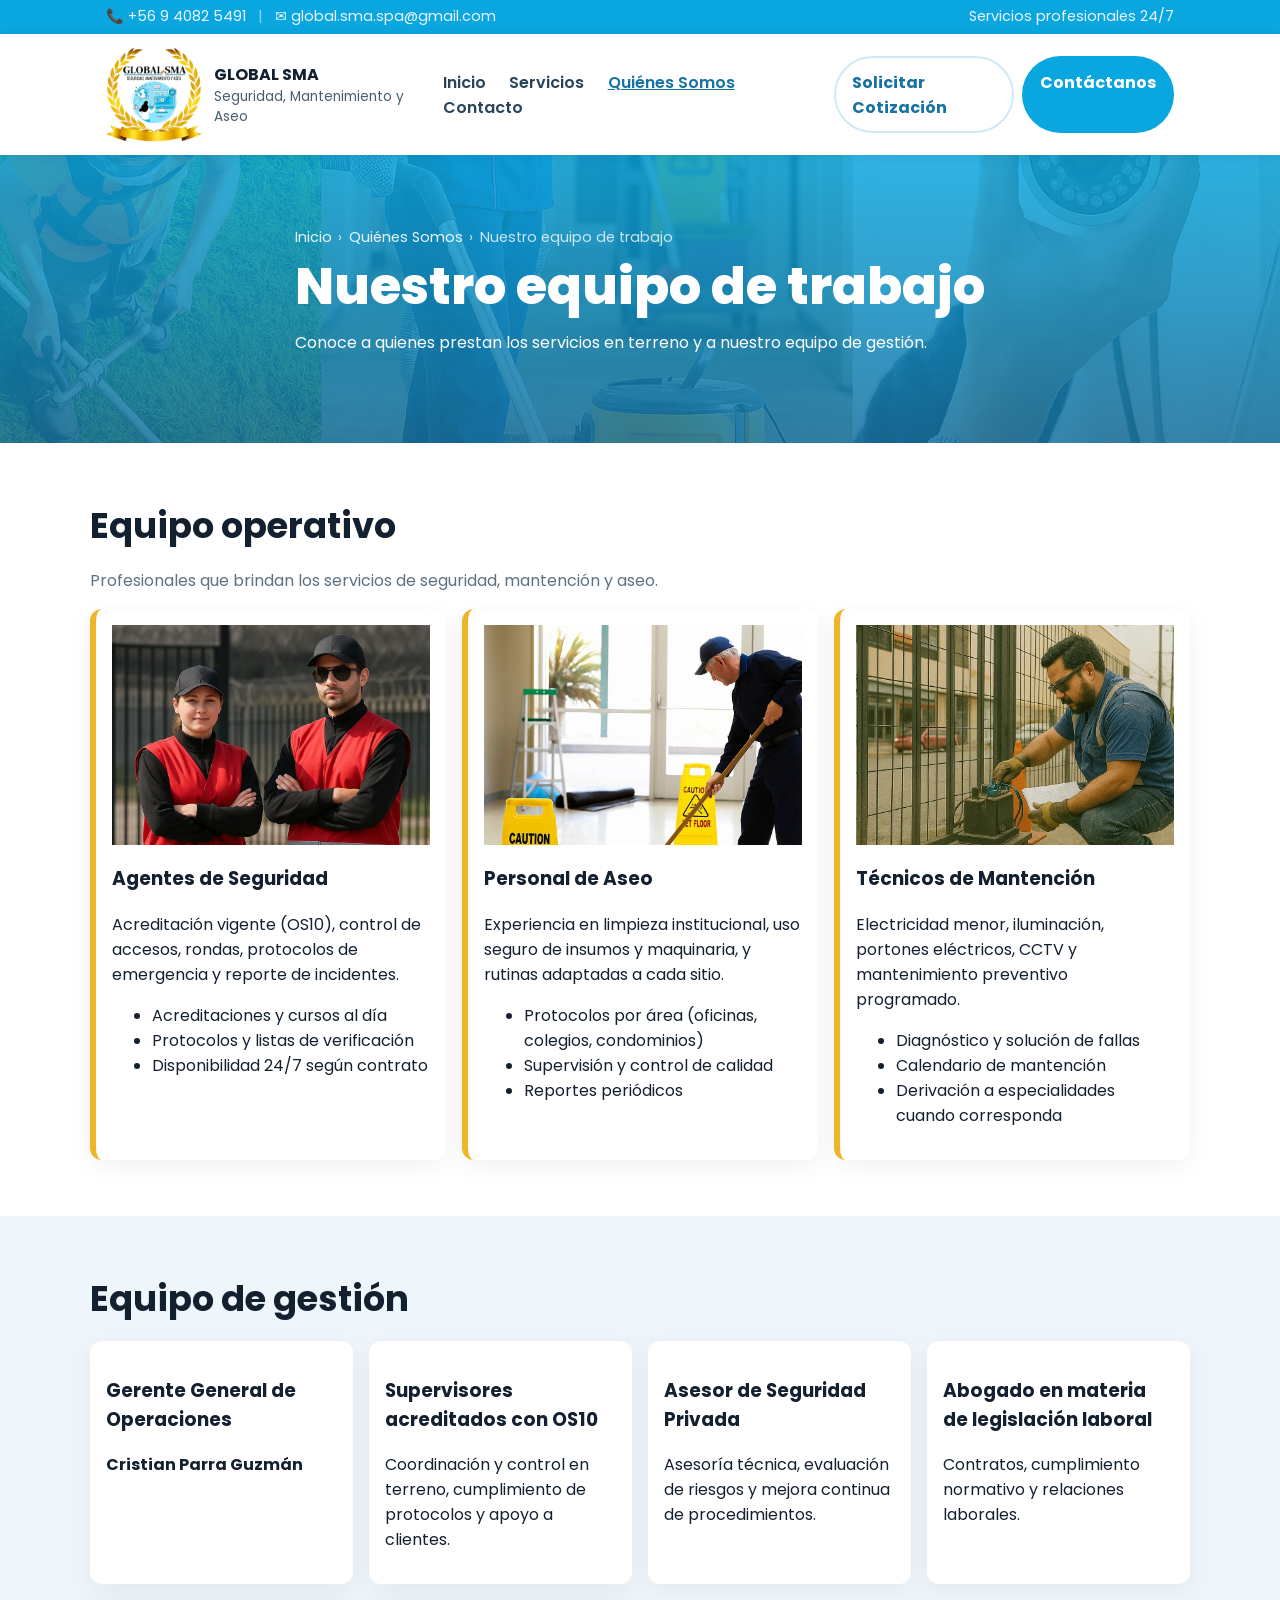
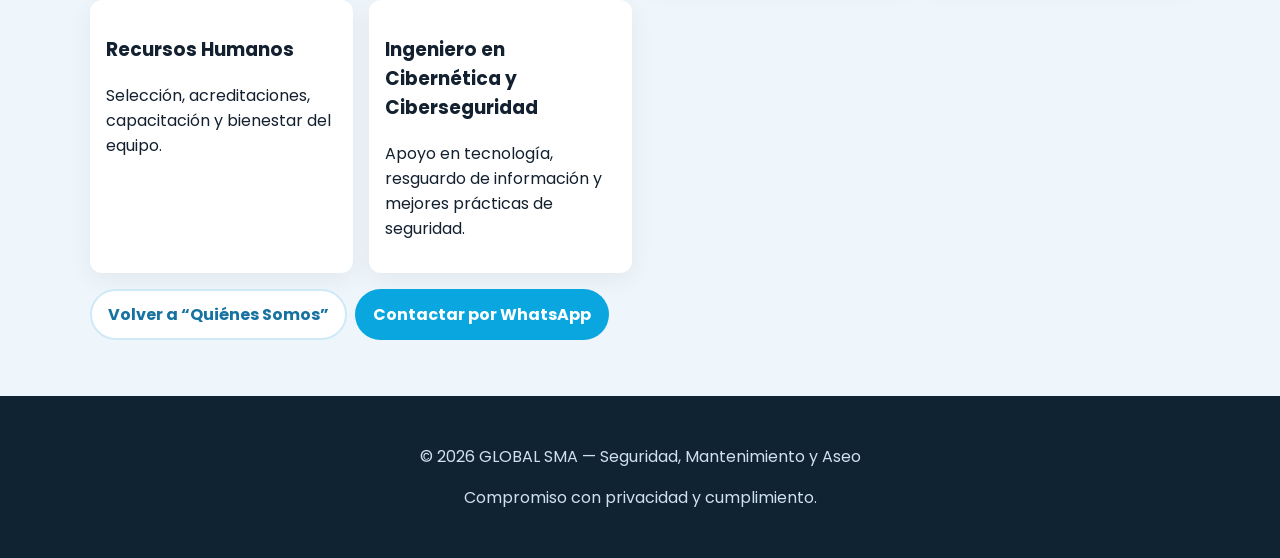
==== equipo.html @ ba545a55 "Primera versión del sitio GLOBAL SMA" ====
<!DOCTYPE html>
<html lang="es">
<head>
  <meta charset="utf-8">
  <meta name="viewport" content="width=device-width, initial-scale=1">
  <title>Nuestro equipo de trabajo — GLOBAL SMA</title>
  <link rel="preconnect" href="https://fonts.googleapis.com">
  <link href="https://fonts.googleapis.com/css2?family=Poppins:wght@400;600;700;800&display=swap" rel="stylesheet">
  <link rel="stylesheet" href="style1.css">
</head>
<body>
  <!-- Header -->
  <div class="topbar">
    <div class="container">
      <div class="left">
        <a href="tel:+56940825491">📞 +56 9 4082 5491</a>
        <span class="sep">|</span>
        <a href="mailto:global.sma.spa@gmail.com">✉️ global.sma.spa@gmail.com</a>
      </div>
      <div class="right">Servicios profesionales 24/7</div>
    </div>
  </div>
  <header class="header">
    <div class="container header-inner">
      <div class="brand">
        <img src="./assets/global-SMA-logotipo.webp" alt="GLOBAL SMA" class="logo">
        <div>
          <strong>GLOBAL SMA</strong>
          <div class="tagline">Seguridad, Mantenimiento y Aseo</div>
        </div>
      </div>
      <nav class="nav">
        <a href="index1.html">Inicio</a>
        <a href="servicios.html">Servicios</a>
        <a href="quienes-somos.html" class="active">Quiénes Somos</a>
        <a href="index1.html">Contacto</a>
      </nav>
      <div class="actions">
        <a class="btn ghost" href="index1.html">Solicitar Cotización</a>
        <a class="btn primary" href="index1.html">Contáctanos</a>
      </div>
    </div>
  </header>

  <!-- HERO interno -->
  <section class="hero hero--inner">
    <div class="overlay"></div>
    <div class="container hero-content">
      <nav class="breadcrumbs">
        <a href="index1.html">Inicio</a> <span>›</span>
        <a href="quienes-somos.html">Quiénes Somos</a> <span>›</span>
        <span>Nuestro equipo de trabajo</span>
      </nav>
      <h1>Nuestro equipo de trabajo</h1>
      <p>Conoce a quienes prestan los servicios en terreno y a nuestro equipo de gestión.</p>
    </div>
  </section>

  <!-- Operativos -->
<section class="section">
  <div class="container">
    <h2>Equipo operativo</h2>
    <p class="section-lead">Profesionales que brindan los servicios de seguridad, mantención y aseo.</p>

    <div class="profiles">
      <!-- Seguridad -->
      <article class="profile has-media">
        <div class="media">
          <img src="assets/seguridad-servcio.jpg" alt="Agente de seguridad en control de accesos">
        </div>
        <div class="content">
          <h3>Agentes de Seguridad</h3>
          <p>Acreditación vigente (OS10), control de accesos, rondas, protocolos de emergencia y reporte de incidentes.</p>
          <ul>
            <li>Acreditaciones y cursos al día</li>
            <li>Protocolos y listas de verificación</li>
            <li>Disponibilidad 24/7 según contrato</li>
          </ul>
        </div>
      </article>

      <!-- Aseo -->
      <article class="profile has-media">
        <div class="media">
          <img src="assets/auxiliar-aseo.jpg" alt="Personal de aseo en faena institucional">
        </div>
        <div class="content">
          <h3>Personal de Aseo</h3>
          <p>Experiencia en limpieza institucional, uso seguro de insumos y maquinaria, y rutinas adaptadas a cada sitio.</p>
          <ul>
            <li>Protocolos por área (oficinas, colegios, condominios)</li>
            <li>Supervisión y control de calidad</li>
            <li>Reportes periódicos</li>
          </ul>
        </div>
      </article>

      <!-- Mantención -->
      <article class="profile has-media">
        <div class="media">
          <img src="assets/mantencion-porton.jpg" alt="Técnico de mantención revisando panel eléctrico">
        </div>
        <div class="content">
          <h3>Técnicos de Mantención</h3>
          <p>Electricidad menor, iluminación, portones eléctricos, CCTV y mantenimiento preventivo programado.</p>
          <ul>
            <li>Diagnóstico y solución de fallas</li>
            <li>Calendario de mantención</li>
            <li>Derivación a especialidades cuando corresponda</li>
          </ul>
        </div>
      </article>
    </div>
  </div>
</section>


  <!-- Gestión -->
  <section class="section alt">
    <div class="container">
      <h2>Equipo de gestión</h2>
      <div class="team team--grid">
        <article>
          <h3>Gerente General de Operaciones</h3>
          <p><strong>Cristian Parra Guzmán</strong></p>
        </article>

        <article>
          <h3>Supervisores acreditados con OS10</h3>
          <p>Coordinación y control en terreno, cumplimiento de protocolos y apoyo a clientes.</p>
        </article>

        <article>
          <h3>Asesor de Seguridad Privada</h3>
          <p>Asesoría técnica, evaluación de riesgos y mejora continua de procedimientos.</p>
        </article>

        <article>
          <h3>Abogado en materia de legislación laboral</h3>
          <p>Contratos, cumplimiento normativo y relaciones laborales.</p>
        </article>

        <article>
          <h3>Recursos Humanos</h3>
          <p>Selección, acreditaciones, capacitación y bienestar del equipo.</p>
        </article>

        <article>
          <h3>Ingeniero en Cibernética y Ciberseguridad</h3>
          <p>Apoyo en tecnología, resguardo de información y mejores prácticas de seguridad.</p>
        </article>
      </div>

      <div class="actions" style="margin-top:1rem">
        <a class="btn ghost" href="quienes-somos.html">Volver a “Quiénes Somos”</a>
        <a class="btn primary" href="index1.html">Contactar por WhatsApp</a>
      </div>
    </div>
  </section>

  <footer class="footer">
    <div class="container">
      <p>© <span id="year"></span> GLOBAL SMA — Seguridad, Mantenimiento y Aseo</p>
      <p>Compromiso con privacidad y cumplimiento.</p>
    </div>
  </footer>

  <script src="script1.js"></script>
</body>
</html>
---- style1.css ----
:root{
  --blue:#0aa6df;
  --blue-dark:#1572a1;
  --gold:#f0b429;
  --black:#0b0d12;
  --white:#ffffff;
  --muted:#eef6fb;
  --text:#132030;
}

*{box-sizing:border-box}
body{
  margin:0;
  font-family:"Poppins",system-ui,-apple-system,Segoe UI,Roboto,Arial,sans-serif;
  color:var(--text);
  background:#fff;
}

/* topbar */
.topbar{background:var(--blue); color:#eaf6ff; font-size:.9rem}
.topbar .container{display:flex;justify-content:space-between;align-items:center;padding:.4rem 1rem}
.topbar a{color:#eaf6ff; text-decoration:none}
.sep{opacity:.6; margin:0 .5rem}

/* header */
.header{background:#fff; box-shadow:0 2px 12px rgba(0,0,0,.06); position:sticky; top:0; z-index:50}
.header-inner{display:flex; align-items:center; justify-content:space-between; padding:.8rem 1rem; gap:1rem}
.brand{display:flex; align-items:center; gap:.75rem}
.logo{height:96px; width:auto; object-fit:contain}
.tagline{font-size:.85rem; color:#475e6f}
.nav a{margin:0 .6rem; text-decoration:none; color:#27445a; font-weight:600}
.nav a:hover{color:var(--blue-dark)}
.nav a.active{ color: var(--blue-dark); text-decoration: underline; }
.actions{display:flex; gap:.5rem}

.btn{padding:.7rem 1rem; border-radius:999px; text-decoration:none; font-weight:700; display:inline-block; border:2px solid transparent}
.btn.primary{background:var(--blue); color:#fff}
.btn.primary:hover{background:var(--blue-dark)}
.btn.ghost{background:#fff; color:var(--blue-dark); border-color:#cfe9f7}
.btn.ghost:hover{border-color:var(--blue-dark); color:var(--blue-dark)}

/* hero */
.hero{position:relative; background:url('assets/servicio-multiuso.webp') center/cover no-repeat; color:#fff; min-height:56vh; display:flex; align-items:center}
.hero .overlay{position:absolute; inset:0; background:linear-gradient(180deg, rgba(10,166,223,0.85), rgba(21,114,161,0.85))}
.hero-content{position:relative; padding:3rem 1rem}
.hero h1{font-size:clamp(2rem,5vw,3.2rem); font-weight:800; line-height:1.1; margin:.6rem 0}
.hero .accent{color:var(--gold)}
.hero p{max-width:760px}
.badge{display:inline-block; padding:.5rem 1rem; border-radius:999px; background:rgba(255,255,255,.2); border:1px solid rgba(255,255,255,.35); font-weight:700}
.hero-ctas{display:flex; gap:.75rem; margin-top:1rem}
.pillars{display:flex; gap:.75rem; list-style:none; padding:0; margin:1.2rem 0 0}
.pillars li{background:rgba(255,255,255,.2); border:1px solid rgba(255,255,255,.35); padding:.5rem .8rem; border-radius:999px}

/* inner hero */
.hero--inner{min-height:32vh}

/* sections */
.section{padding:3.5rem 1rem}
.section.alt{background:var(--muted)}
.container{max-width:1100px; margin:0 auto}
h2{font-size:clamp(1.6rem,3.5vw,2.2rem); margin:0 0 1rem}
.section-lead{color:#5d7282}

/* cards servicios */
.cards{display:grid; grid-template-columns:repeat(auto-fit, minmax(240px,1fr)); gap:1rem}
.card{background:#fff; border-radius:16px; box-shadow:0 6px 24px rgba(0,0,0,.06); overflow:hidden}
.card img{width:100%; height:170px; object-fit:cover}
.card h3{margin:.8rem 1rem .2rem}
.card p{margin:0 1rem 1rem; color:#475e6f}

/* ---- Servicios: tarjetas clickeables con hover llamativo ---- */
.card.link{
  position: relative;
  transition: transform .18s ease, box-shadow .18s ease, border-color .18s ease;
  border: 1px solid #e9eef5;
  cursor: pointer;
}
.card.link img{
  transition: transform .25s ease, filter .25s ease;
  border-radius: 16px 16px 0 0;
}
.card.link .mi{
  margin: .4rem 1rem 1rem;
  font-weight: 700;
  display: inline-flex;
  align-items: center;
  gap: .35rem;
  color: var(--blue-dark);
  text-decoration: none;
}
.card.link .mi span{ transition: transform .18s ease; }

/* Glow/iluminación y cambio de tono al hover */
.card.link:hover{
  transform: translateY(-4px);
  box-shadow: 0 16px 40px rgba(10,166,223,.22);
  border-color: rgba(10,166,223,.45);
}
.card.link:hover img{
  transform: scale(1.03);
  filter: saturate(1.12);
}
.card.link:hover .mi span{ transform: translateX(3px); }

/* El <a> que envuelve toda la tarjeta no debe tener subrayado */
.card.link a.stretched{
  position:absolute; inset:0; border-radius:16px; text-indent:-9999px; overflow:hidden;
}

/* steps */
.steps{display:grid; gap:.6rem; counter-reset:step}
.steps li{background:#fff; border-left:6px solid var(--blue); padding:.8rem 1rem; border-radius:10px}
.steps li strong{color:#1b3a4b}

/* perfiles */
.profiles{display:grid; grid-template-columns:repeat(auto-fit,minmax(260px,1fr)); gap:1rem}
.profile{background:#fff; border-left:6px solid var(--gold); padding:1rem; border-radius:12px; box-shadow:0 6px 24px rgba(0,0,0,.06)}

/* --- Perfiles con imagen --- */
.profiles--with-images{
  display:grid;
  grid-template-columns:repeat(auto-fit,minmax(260px,1fr));
  gap:1rem;
}
.profile-card{
  background:#fff;
  border-radius:16px;
  box-shadow:0 6px 24px rgba(0,0,0,.06);
  overflow:hidden;
  border:1px solid #eef2f6;
  position:relative;
}
/* acento lateral dorado (como en tu imagen) */
.profile-card::before{
  content:"";
  position:absolute; left:0; top:0; bottom:0; width:6px;
  background:var(--gold);
  border-radius:16px 0 0 16px;
}
/* imagen superior */
.profile-media{
  width:100%;
  height:160px;              /* ajusta si quieres más/menos alto */
  overflow:hidden;
}
.profile-media img{
  width:100%; height:100%;
  object-fit:cover; display:block;
}
/* contenido */
.profile-body{ padding:1rem; }
.profile-body h3{ margin:0 0 .5rem; }
.profile-body p{ margin:0; color:#475e6f; }
/* lista breve dentro de la card (si la usas) */
.profile-body ul{
  margin:.6rem 0 0; padding-left:1rem; color:#56697a;
}

/* equipo + mision-vision */
.team{display:grid; grid-template-columns:repeat(auto-fit,minmax(220px,1fr)); gap:1rem; margin:1rem 0}
.team article{background:#fff; padding:1rem; border-radius:12px; box-shadow:0 6px 24px rgba(0,0,0,.06)}
.mv{display:grid; grid-template-columns:repeat(auto-fit,minmax(260px,1fr)); gap:1rem; margin-top:1rem}
.mv > div{background:#fff; padding:1rem; border-radius:12px; border-top:6px solid var(--blue-dark)}

/* formulario (versión simple que ya tenías) */
.form{background:#fff; padding:1rem; border-radius:16px; box-shadow:0 6px 24px rgba(0,0,0,.06)}
.form .row{display:flex; gap:1rem; flex-wrap:wrap}
.form input, .form textarea{
  width:100%; padding:.8rem 1rem; border:1px solid #d5e7f3; border-radius:12px; font:inherit; outline:none;
}
.form input:focus, .form textarea:focus{border-color:var(--blue)}
.form .actions{align-items:center}
.status{min-height:1.2rem; color:#1b3a4b; margin-top:.6rem}

/* contacto info */
.contact-block{margin-top:1rem; color:#27445a}
.contact-block a{color: var(--blue-dark); text-decoration:none}

/* breadcrumbs */
.breadcrumbs{
  display:flex; gap:.4rem; align-items:center;
  font-size:.9rem; margin-bottom:.4rem;
}
.breadcrumbs a{ color:#eaf6ff; text-decoration:none; }
.breadcrumbs span{ color:#eaf6ff; opacity:.85; }

/* footer */
.footer{background:#0f2333; color:#cfe0ee; padding:2rem 1rem; text-align:center}

/* --- FIX: Tamaño controlado para las fotos del Equipo operativo --- */
.profiles .profile.has-media {
  overflow: hidden;               /* recorta bordes si la imagen se sale */
}
.profiles .profile.has-media .media {
  height: 200px;                  /* ajusta 160/180/220 según gusto */
  overflow: hidden;
}
/* en desktop, un poco más altas; en móvil, más bajas */
@media (min-width: 1024px) {
  .profiles .profile.has-media .media { height: 220px; }
}
@media (max-width: 640px) {
  .profiles .profile.has-media .media { height: 160px; }
}
/* la imagen SIEMPRE debe llenar el alto del contenedor y recortarse */
.profiles .profile.has-media .media img {
  width: 100%;
  height: 100% !important;        /* asegura que no herede otra regla */
  object-fit: cover;
  display: block;
}

/* ===== Contacto (estilo visual mejorado) ===== */
.contact-section{
  background: linear-gradient(180deg, rgba(10,166,223,.06), rgba(21,114,161,.05));
  padding-top: 2.5rem;
  padding-bottom: 2.5rem;
}
.contact-title{
  text-align:center;
  font-size: clamp(2rem, 4.8vw, 2.6rem);
  margin: 0 0 .5rem;
  color: #0f2a3a;
  font-weight: 800;
}
.contact-subtitle{
  text-align:center;
  color:#2e5a71;
  max-width: 640px;
  margin: 0 auto 1.25rem;
  line-height: 1.45;
}
.contact-card{
  background: #ffffff;
  border-radius: 18px;
  padding: 1.25rem;
  max-width: 720px;
  margin: 0 auto;
  box-shadow: 0 18px 50px rgba(0,0,0,.08);
  border: 1px solid #e6f0f6;
}
/* Campos */
.field{ margin-bottom: 1rem; }
.field label{
  display:block;
  font-weight: 700;
  color:#173b4a;
  margin: 0 0 .35rem;
}
.field .hint{ font-weight: 600; color:#82a5b9; }
.req{ color:#f28c18; margin-left:.15rem; }
.input, .textarea{
  width:100%;
  border: 2px solid #4a6f87;
  background: #c4dcee;
  color:#0f2a3a;
  border-radius: 14px;
  padding: .9rem 1rem;
  outline: none;
  transition: border-color .18s ease, box-shadow .18s ease, background-color .18s ease;
  font: inherit;
}
.input::placeholder, .textarea::placeholder{ color:#2d576d; }
.input:focus, .textarea:focus{
  border-color: var(--blue);
  background: #f3fbff;
  box-shadow: 0 0 0 4px rgba(10,166,223,.15);
}
/* Botón */
.contact-btn{
  width: 100%;
  display: inline-flex;
  justify-content: center;
  align-items: center;
  gap: .6rem;
  background: var(--blue);
  color: #fff;
  border: none;
  border-radius: 14px;
  padding: 1rem 1.2rem;
  font-weight: 800;
  font-size: 1.05rem;
  cursor: pointer;
  transition: transform .15s ease, box-shadow .15s ease, background-color .15s ease;
  margin-top: .25rem;
}
.contact-btn:hover{ background-color: var(--blue-dark); box-shadow: 0 10px 28px rgba(10,166,223,.25); transform: translateY(-1px); }
.contact-btn:active{ transform: translateY(0); box-shadow:none; }
.icon-plane{ opacity:.95; }
/* Estado */
.status{ margin-top:.6rem; color:#1b3a4b; min-height:1.2rem;}

/* (posible variante anterior sólo si usas .media en #aseo) */
#aseo{ overflow: hidden; border-radius: 16px; }
#aseo .media{
  height: 180px;               /* ajusta a tu gusto */
  overflow: hidden;
}
#aseo .media img{
  width: 100%;
  height: 100%;
  object-fit: cover;           /* ahora sí recorta */
  display: block;
}

/* ======== NUEVO: IMÁGENES COMPLETAS EN CARDS (sin recortar) ======== */
/* Usa esto para Aseo y Mantenimiento: <article class="card link contain-media"> */
.card.contain-media{
  overflow: hidden;
  border-radius: 16px;
  padding: 0; /* evita margen blanco arriba */
}
/* marco con relación de aspecto y “letterbox” suave cuando la imagen no llena */
.card.contain-media .media-contain{
  width: 100%;
  aspect-ratio: 16/9;                 /* cambia a 4/3 si la prefieres más alta */
  background: #f7fbff;                /* color de las franjas si sobra espacio */
  display: flex;
  align-items: center;
  justify-content: center;
  border-bottom: 1px solid #e9eef5;
  border-radius: 16px 16px 0 0;
  overflow: hidden;
}
/* la foto se ajusta al marco sin deformarse ni recortarse */
.card.contain-media .media-contain img{
  width: 100%;
  height: 100%;
  object-fit: contain;                 /* clave: muestra la imagen completa */
  display: block;
}
/* márgenes de contenido tras el marco */
.card.contain-media h3,
.card.contain-media p,
.card.contain-media ul,
.card.contain-media .mi{
  margin-left: 1rem;
  margin-right: 1rem;
}
.card.contain-media h3{ margin-top: .9rem; }
.card.contain-media p{ margin-bottom: 1rem; }
/* un poco más alto en móviles si quieres */
@media (max-width: 640px){
  .card.contain-media .media-contain{ aspect-ratio: 4/3; }
}

/* ===== Secciones tipo catálogo (como la referencia) ===== */
.section-head{
  text-align:center;
  margin: 0 auto 1.6rem;
  max-width: 880px;
}
.section-head h2{
  font-size: clamp(1.9rem, 3.8vw, 2.6rem);
  font-weight: 800;
  margin: 0 0 .6rem;
}
.section-head .underline{
  width: 110px; height: 4px;
  margin: .25rem auto 0;
  background: var(--blue-dark);
  border-radius: 4px;
}
.section-head p{
  color:#5d7282;
  line-height:1.6;
  font-size: 1.05rem;
  margin: .9rem auto 0;
}

/* grid y tarjetas grandes */
.service-grid{
  display:grid;
  grid-template-columns: repeat(auto-fit, minmax(300px,1fr));
  gap: 1.4rem;
}
.service-card{
  background:#fff;
  border-radius:20px;
  box-shadow: 0 12px 40px rgba(8,19,31,.08);
  border: 1px solid #e9eef5;
  overflow:hidden;
  transition: transform .18s ease, box-shadow .18s ease;
}
.service-card:hover{
  transform: translateY(-4px);
  box-shadow: 0 18px 56px rgba(8,19,31,.12);
}
.service-card .media{
  height: 240px;                 /* alto generoso como en la referencia */
  overflow:hidden;
}
@media (min-width: 1200px){ .service-card .media{ height: 260px; } }
@media (max-width: 640px){ .service-card .media{ height: 200px; } }

.service-card .media img{
  width:100%; height:100%;
  object-fit: cover; display:block;
}
.service-card .body{
  padding: 1.15rem 1.4rem 1.6rem;
  text-align:center;
}
.service-card h3{
  margin: 0 0 .6rem;
  font-size: 1.25rem;
}
.service-card p{
  margin: 0;
  color:#546b7b;
  line-height:1.7;
}

/* ===== Categorías expandibles en la misma página ===== */
.category {
  border-radius: 20px;
  background: #029fc2;
  border: 1px solid #e9eef5;
  box-shadow: 0 12px 40px rgba(8,19,31,.06);
  overflow: hidden;
  margin-bottom: 1rem;
}

/* Cabecera clickable (categoría) */
.category__head {
  display: grid;
  grid-template-columns: 120px 1fr auto;
  gap: 1rem;
  align-items: center;
  padding: 1rem;
  cursor: pointer;
  transition: background-color .18s ease;
}
.category__head:hover { background-color: #f6fbff; }
.category__media {
  height: 86px;
  border-radius: 14px;
  overflow: hidden;
}
.category__media img { width: 100%; height: 100%; object-fit: cover; display: block; }
.category__title { margin: 0; font-size: 1.35rem; }
.category__desc  { margin: .2rem 0 0; color: #546b7b; }
.category__toggle {
  font-weight: 800;
  color: var(--blue-dark);
}

/* Panel colapsable */
.category__panel {
  grid-column: 1 / -1;
  border-top: 1px solid #668bbe;
  /* animación suave */
  max-height: 0;
  overflow: hidden;
  transition: max-height .28s ease;
}

/* Cuando está abierto */
.category[aria-expanded="true"] .category__panel {
  max-height: 2000px; /* suficiente para el contenido */
}
.category[aria-expanded="true"] .category__toggle::after { content: "▲"; }
.category[aria-expanded="false"] .category__toggle::after { content: "▼"; }

/* Grid de sub-servicios (reusa tu estilo) */
.category__panel .service-grid {
  padding: 1rem;
}

/* Responsive cabecera */
@media (max-width: 640px){
  .category__head { grid-template-columns: 80px 1fr auto; }
  .category__media { height: 64px; }
}

/* Forzar descripciones en negro (categorías y tarjetas) */
.category .category__head .category__desc,
.category[aria-expanded] .category__panel .service-grid .service-card .body p,
.section .service-grid .service-card .body p {
  color: var(--black) !important; /* #0b0d12 */
}
.section-head p { 
  color: var(--black) !important;
}
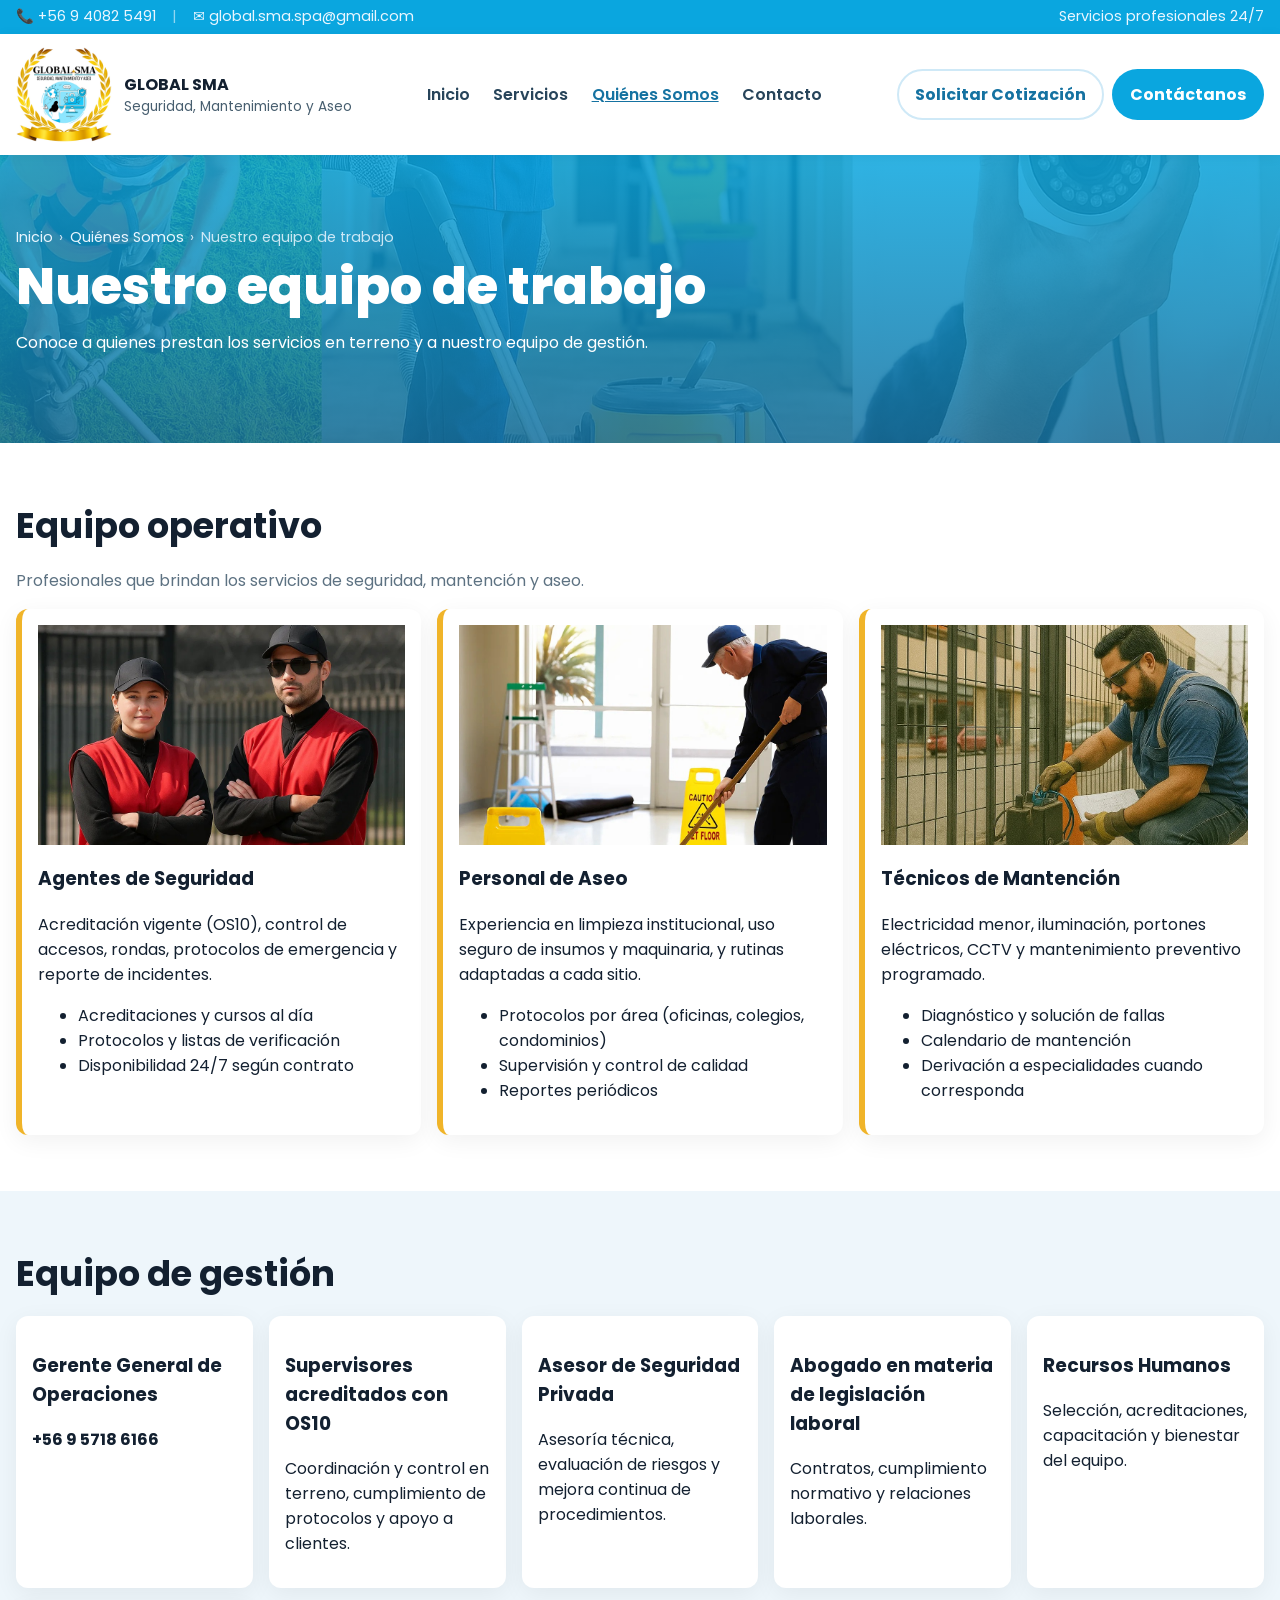
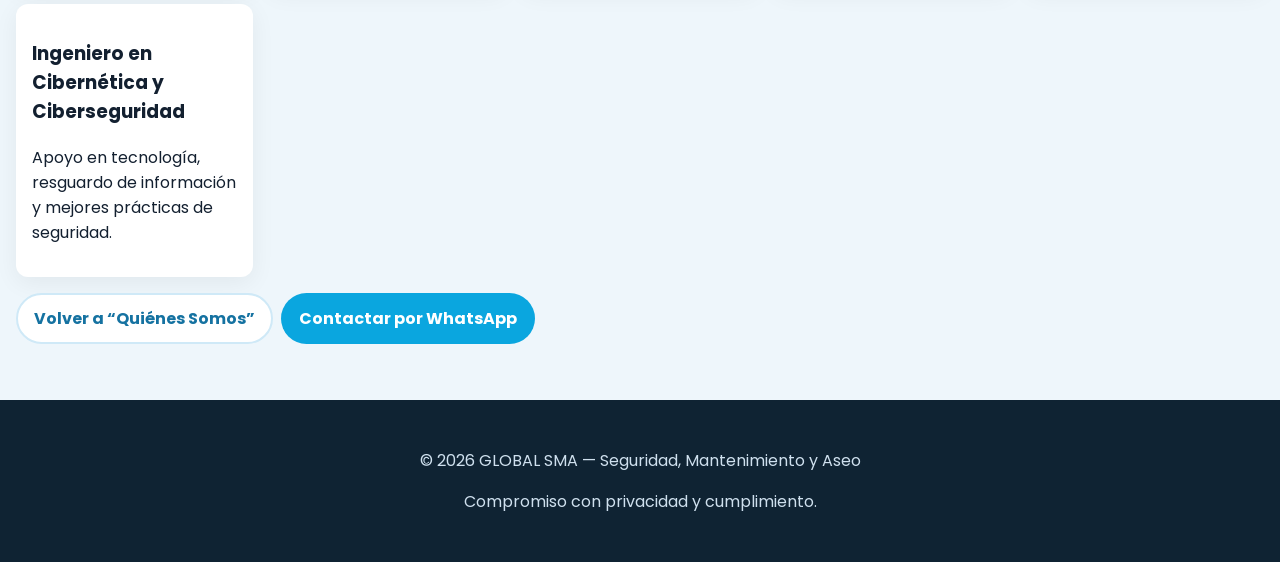
==== commit 7cdac09b: "Remplazamos el JS de toogle para que se arregle el desplieguede de los subservicios" ====
--- a/equipo.html
+++ b/equipo.html
@@ -33,7 +33,7 @@
         <a href="index1.html">Inicio</a>
         <a href="servicios.html">Servicios</a>
         <a href="quienes-somos.html" class="active">Quiénes Somos</a>
-        <a href="index1.html">Contacto</a>
+        <a href="index.html">Contacto</a>
       </nav>
       <div class="actions">
         <a class="btn ghost" href="index1.html">Solicitar Cotización</a>
@@ -47,7 +47,7 @@
     <div class="overlay"></div>
     <div class="container hero-content">
       <nav class="breadcrumbs">
-        <a href="index1.html">Inicio</a> <span>›</span>
+        <a href="index.html">Inicio</a> <span>›</span>
         <a href="quienes-somos.html">Quiénes Somos</a> <span>›</span>
         <span>Nuestro equipo de trabajo</span>
       </nav>
@@ -122,7 +122,7 @@
       <div class="team team--grid">
         <article>
           <h3>Gerente General de Operaciones</h3>
-          <p><strong>Cristian Parra Guzmán</strong></p>
+          <p><strong>+56 9 5718 6166</strong></p>
         </article>
 
         <article>
@@ -153,7 +153,7 @@
 
       <div class="actions" style="margin-top:1rem">
         <a class="btn ghost" href="quienes-somos.html">Volver a “Quiénes Somos”</a>
-        <a class="btn primary" href="index1.html">Contactar por WhatsApp</a>
+        <a class="btn primary" href="index.html">Contactar por WhatsApp</a>
       </div>
     </div>
   </section>
--- a/style1.css
+++ b/style1.css
@@ -482,4 +482,71 @@
 .section-head p { 
   color: var(--black) !important;
 }
-
+/* ===== Hotfix móvil: evitar corrimientos y overflow ===== */
+html, body {
+  width: 100%;
+  max-width: 100%;
+  overflow-x: hidden;           /* corta cualquier desborde horizontal */
+}
+
+.container,
+.section,
+.header,
+.topbar,
+.hero,
+.hero .overlay,
+.hero-content {
+  max-width: 100%;
+}
+
+/* Imágenes responsivas siempre */
+img, svg, video {
+  max-width: 100%;
+  height: auto;
+  display: block;
+}
+
+/* Topbar: que haga wrap y no se desborde el mail largo */
+.topbar .container { flex-wrap: wrap; }
+.topbar .left { display: flex; flex-wrap: wrap; gap: .5rem; }
+.topbar a { word-break: break-word; }
+
+/* Header: que el brand/nav/botones bajen en 2 líneas si es necesario */
+@media (max-width: 768px) {
+  .header-inner { flex-wrap: wrap; }
+  .brand { flex: 1 1 100%; }
+  .nav { display: flex; flex-wrap: wrap; gap: .5rem; }
+  .actions { width: 100%; display: flex; gap: .5rem; flex-wrap: wrap; }
+  .actions .btn { flex: 1 1 auto; max-width: 100%; }  /* que no empujen el ancho */
+}
+
+/* Hero: evitar que chips/ctas generen ancho extra */
+.hero-ctas { flex-wrap: wrap; }
+.pillars { flex-wrap: wrap; }
+
+/* Tarjetas/grids: nunca más anchas que el viewport */
+.cards, .service-grid {
+  max-width: 100%;
+  overflow: hidden;   /* por si alguna card intenta salir */
+}
+
+/* Botones: que permitan salto de línea si el texto es muy largo en móvil */
+.btn { white-space: normal; }
+
+/* Evitar que alguna card con hover/transform rompa el ancho en móvil */
+@media (hover: none) {
+  .card.link:hover { transform: none; box-shadow: 0 6px 24px rgba(0,0,0,.06); }
+  .card.link:hover img { transform: none; filter: none; }
+}
+
+/* Ajuste extra por si algún 100vw generó scroll horizontal en iOS */
+[class*="hero"], [class*="overlay"] {
+  width: 100%;
+}
+
+/* Asegurar que las media de perfiles/servicios no estiren el contenedor */
+.profile-media, .category__media, .service-card .media {
+  max-width: 100%;
+  overflow: hidden;
+}
+
